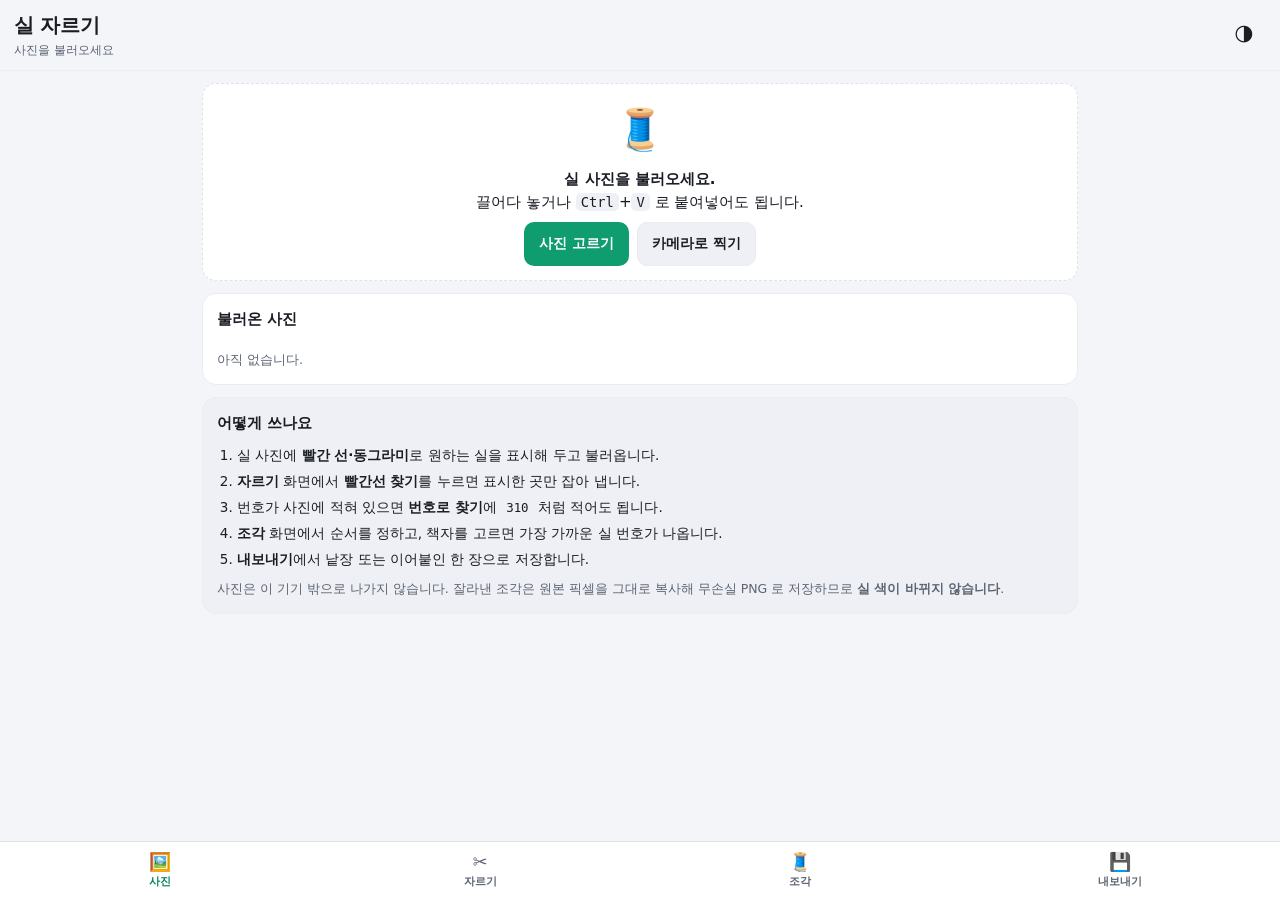
==== floss/index.html @ cd4a25d0 "실 사진에서 빨간선으로 표시한 실만 잘라 정렬하는 앱 추가 floss/ 에 새 웹앱을 넣었습니다.  - 빨간선 찾기: 붉은 픽셀을 모아 끊긴 선을 잇고, 표시 모양을 판별합니다. " ====
<!DOCTYPE html>
<html lang="ko">
<head>
  <meta charset="UTF-8" />
  <meta name="viewport" content="width=device-width, initial-scale=1.0, viewport-fit=cover, maximum-scale=1.0, user-scalable=no" />
  <title>실 자르기 · 색코드</title>
  <meta name="description" content="사진에서 빨간선으로 표시한 실만 잘라 순서대로 정렬하고, 책자에서 가장 가까운 실 번호를 찾아 줍니다. 색은 그대로 지킵니다." />
  <meta name="theme-color" content="#0f1115" />
  <meta name="color-scheme" content="dark light" />

  <meta name="mobile-web-app-capable" content="yes" />
  <meta name="apple-mobile-web-app-capable" content="yes" />
  <meta name="apple-mobile-web-app-status-bar-style" content="black-translucent" />
  <meta name="apple-mobile-web-app-title" content="실자르기" />
  <link rel="apple-touch-icon" href="./icons/apple-touch-icon.png" />

  <link rel="manifest" href="./manifest.webmanifest" />
  <link rel="icon" href="./icons/icon-192.png" type="image/png" />
  <script>
    // 저장해 둔 테마를 스타일보다 먼저 적용해 첫 화면이 깜빡이지 않게 합니다.
    try {
      var t = localStorage.getItem('theme') || 'auto';
      if (t === 'auto') t = matchMedia('(prefers-color-scheme: dark)').matches ? 'dark' : 'light';
      document.documentElement.setAttribute('data-theme', t);
    } catch (e) { /* 저장을 막아 둔 브라우저 */ }
  </script>
  <link rel="stylesheet" href="./css/style.css" />
</head>
<body>
  <div id="app">
    <header class="topbar">
      <h1>실 자르기<span class="sub" id="subtitle">사진을 불러오세요</span></h1>
      <button id="btn-theme" class="icon-btn" type="button" title="테마 바꾸기" aria-label="테마 바꾸기">🌗</button>
    </header>

    <main id="view">
      <!-- ─────────────────────────────── 사진 ─────────────────────────────── -->
      <section class="pane" data-pane="photo">
        <div class="card drop" id="drop">
          <span class="big">🧵</span>
          <p><b>실 사진을 불러오세요.</b><br />끌어다 놓거나 <kbd>Ctrl</kbd>+<kbd>V</kbd> 로 붙여넣어도 됩니다.</p>
          <div class="row center wrap">
            <label class="btn primary">사진 고르기
              <input type="file" id="file-input" accept="image/*" multiple hidden />
            </label>
            <label class="btn">카메라로 찍기
              <input type="file" id="camera-input" accept="image/*" capture="environment" hidden />
            </label>
          </div>
        </div>

        <div class="card">
          <h2>불러온 사진</h2>
          <div id="photo-list"></div>
          <p class="muted small" id="photo-empty">아직 없습니다.</p>
        </div>

        <div class="card note">
          <h2>어떻게 쓰나요</h2>
          <ol class="steps">
            <li>실 사진에 <b>빨간 선·동그라미</b>로 원하는 실을 표시해 두고 불러옵니다.</li>
            <li><b>자르기</b> 화면에서 <b>빨간선 찾기</b>를 누르면 표시한 곳만 잡아 냅니다.</li>
            <li>번호가 사진에 적혀 있으면 <b>번호로 찾기</b>에 <code>310</code> 처럼 적어도 됩니다.</li>
            <li><b>조각</b> 화면에서 순서를 정하고, 책자를 고르면 가장 가까운 실 번호가 나옵니다.</li>
            <li><b>내보내기</b>에서 낱장 또는 이어붙인 한 장으로 저장합니다.</li>
          </ol>
          <p class="muted small">
            사진은 이 기기 밖으로 나가지 않습니다. 잘라낸 조각은 원본 픽셀을 그대로 복사해
            무손실 PNG 로 저장하므로 <b>실 색이 바뀌지 않습니다</b>.
          </p>
        </div>
      </section>

      <!-- ─────────────────────────────── 자르기 ─────────────────────────────── -->
      <section class="pane" data-pane="cut" hidden>
        <div id="photo-strip" class="photo-strip" hidden></div>

        <div class="stage-wrap">
          <canvas id="stage"></canvas>
          <div class="stage-empty" id="stage-empty">사진을 먼저 불러오세요</div>
        </div>

        <div class="toolbar">
          <div class="seg" role="group" aria-label="손가락 조작">
            <button type="button" data-tool="view" class="on">보기</button>
            <button type="button" data-tool="draw">그리기</button>
          </div>
          <button id="btn-detect" class="btn primary" type="button">빨간선 찾기</button>
          <button id="btn-fit" class="btn" type="button">전체보기</button>
          <button id="btn-clear" class="btn danger" type="button">모두 지우기</button>
        </div>
        <p class="muted small hint">
          <b>보기</b>에서는 끌어서 옮기고 두 손가락으로 확대합니다.
          <b>그리기</b>에서는 끌어서 상자를 새로 만듭니다. 상자를 누르면 모서리를 잡아 크기를 바꿀 수 있습니다.
        </p>

        <div class="card">
          <h2>번호·표시로 찾기</h2>
          <div class="row">
            <input id="q-code" class="grow" placeholder="예: 310, 3830, blanc" inputmode="text" />
            <button id="btn-find" class="btn primary" type="button">찾기</button>
          </div>
          <p class="muted small" id="find-help">
            사진에 적힌 번호를 읽어 그 실만 잘라 냅니다. 빨간선으로 이미 표시해 두었다면 그 자리를 씁니다.
            (글자 읽기는 처음 한 번 인터넷이 필요합니다.)
          </p>
          <div class="grid2">
            <label>실이 있는 쪽
              <select id="f-dir">
                <option value="auto">알아서</option>
                <option value="up">번호 위</option>
                <option value="down">번호 아래</option>
                <option value="left">번호 왼쪽</option>
                <option value="right">번호 오른쪽</option>
                <option value="center">번호 자리</option>
              </select>
            </label>
            <label>잘라낼 크기 <span class="val" id="v-size"></span>
              <input type="range" id="f-size" min="2" max="14" step="0.5" />
            </label>
          </div>
        </div>

        <details class="card">
          <summary>빨간선을 어떻게 읽을지 조절하기</summary>
          <div class="grid2">
            <label>빨강 민감도 <span class="val" id="v-strength"></span>
              <input type="range" id="s-strength" min="0.2" max="2.4" step="0.1" />
            </label>
            <label>끊긴 선 잇기 <span class="val" id="v-join"></span>
              <input type="range" id="s-join" min="0" max="0.03" step="0.001" />
            </label>
            <label>자르는 기준
              <select id="s-mode">
                <option value="auto">알아서 (테두리는 안쪽, 줄은 옆 띠)</option>
                <option value="inside">빨간 테두리 안쪽</option>
                <option value="band">빨간 줄 옆의 띠</option>
                <option value="mark">표시 둘레</option>
              </select>
            </label>
            <label>띠를 놓을 쪽
              <select id="s-side">
                <option value="auto">알아서 (색이 있는 쪽)</option>
                <option value="both">줄 가운데(양쪽)</option>
                <option value="before">줄 위 / 왼쪽</option>
                <option value="after">줄 아래 / 오른쪽</option>
              </select>
            </label>
            <label>여백 <span class="val" id="v-pad"></span>
              <input type="range" id="s-pad" min="0" max="0.4" step="0.01" />
            </label>
            <label>띠 두께 <span class="val" id="v-band"></span>
              <input type="range" id="s-band" min="0.02" max="0.4" step="0.01" />
            </label>
          </div>
          <label class="check">
            <input type="checkbox" id="s-solid" /> 빨간 실은 표시로 보지 않기
          </label>
          <p class="muted small">
            빨간 실이 사진에 함께 있으면 표시로 잘못 잡힐 수 있습니다. 위 항목을 켜 두면
            <b>가는 선</b>만 표시로 봅니다. 굵은 붓으로 그은 표시가 무시된다면 꺼 주세요.
          </p>
          <p class="muted small">
            민감도를 낮추면 옅은 빨강까지 잡고, 높이면 진한 빨강만 잡습니다.
            테두리 안쪽으로 자르면 빨간 선이 조각에 섞이지 않습니다.
          </p>
        </details>
      </section>

      <!-- ─────────────────────────────── 조각 ─────────────────────────────── -->
      <section class="pane" data-pane="list" hidden>
        <div class="card">
          <div class="row">
            <label class="grow">정렬 순서
              <select id="sort-mode"></select>
            </label>
          </div>
          <div class="row">
            <label class="grow">책자(색상표)
              <select id="palette-sel"></select>
            </label>
          </div>
          <div class="row wrap">
            <button id="btn-analyze" class="btn primary" type="button">색코드 뽑기</button>
            <label class="btn">색상표 넣기
              <input type="file" id="palette-file" accept=".csv,.json,.txt,text/csv,application/json" hidden />
            </label>
            <button id="btn-palette-del" class="btn danger" type="button">색상표 지우기</button>
            <span class="grow"></span>
            <span class="muted small" id="piece-count">아직 없음</span>
          </div>
          <p class="muted small">
            색상표 파일은 <code>번호,이름,#RRGGBB</code> 로 된 CSV 나 JSON 이면 됩니다.
            뽑은 색코드는 <b>알려만 주고 사진은 고치지 않습니다.</b>
          </p>
        </div>
        <div id="piece-list" class="pieces"></div>
      </section>

      <!-- ─────────────────────────────── 내보내기 ─────────────────────────────── -->
      <section class="pane" data-pane="out" hidden>
        <div class="card">
          <div class="row wrap">
            <button id="btn-save-sheet" class="btn primary" type="button">이어붙여 한 장 저장</button>
            <button id="btn-save-all" class="btn" type="button">조각 낱장 저장</button>
            <span class="grow"></span>
            <span class="muted small" id="out-count">조각 없음</span>
          </div>
          <div class="grid2">
            <label>배치
              <select id="o-layout">
                <option value="row">가로 한 줄</option>
                <option value="column">세로 한 줄</option>
                <option value="grid">격자</option>
              </select>
            </label>
            <label>격자 열 수
              <input type="number" id="o-columns" min="1" max="12" step="1" />
            </label>
            <label>사이 간격 <span class="val" id="v-gap"></span>
              <input type="range" id="o-gap" min="0" max="60" step="2" />
            </label>
            <label>바탕
              <select id="o-bg">
                <option value="#ffffff">흰색</option>
                <option value="#000000">검정</option>
                <option value="#f2f2f2">밝은 회색</option>
                <option value="transparent">투명</option>
              </select>
            </label>
            <label>글자 넣기
              <select id="o-label">
                <option value="both">내 번호 + 추천 코드</option>
                <option value="name">내가 적은 번호만</option>
                <option value="code">추천 색코드만</option>
                <option value="order">순서 번호만</option>
                <option value="none">넣지 않기</option>
              </select>
            </label>
          </div>
          <p class="muted small">
            조각은 크기를 바꾸지 않고 그대로 붙입니다. 글자는 조각 <b>바깥쪽</b>에만 그려서
            실 픽셀은 건드리지 않습니다.
          </p>
        </div>

        <div class="card">
          <h2>미리보기</h2>
          <div id="sheet-preview" class="sheet-preview"></div>
        </div>

        <div class="card">
          <h2>색코드 목록</h2>
          <div class="row wrap">
            <button id="btn-copy-text" class="btn" type="button">글로 복사</button>
            <button id="btn-copy-csv" class="btn" type="button">CSV 로 복사</button>
            <button id="btn-save-csv" class="btn" type="button">CSV 파일로 저장</button>
          </div>
          <p class="muted small">ΔE 는 색 차이입니다. 2 아래면 눈으로 거의 구분되지 않습니다.</p>
        </div>

        <div class="card">
          <h2>설정</h2>
          <label class="check"><input type="checkbox" id="opt-remember" /> 이 기기에 작업 내용 기억하기</label>
          <div class="row"><button id="btn-reset" class="btn danger" type="button">처음 상태로 되돌리기</button></div>
          <p class="muted small">
            기억하기를 켜면 사진과 상자가 이 브라우저 안에만 저장되어, 창을 닫았다 열어도 이어서 할 수 있습니다.
          </p>
        </div>
      </section>
    </main>

    <nav class="tabbar">
      <button type="button" data-tab="photo" class="on"><span>🖼️</span>사진</button>
      <button type="button" data-tab="cut"><span>✂️</span>자르기</button>
      <button type="button" data-tab="list"><span>🧵</span>조각</button>
      <button type="button" data-tab="out"><span>💾</span>내보내기</button>
    </nav>
  </div>

  <noscript>
    <div style="padding:24px;text-align:center">이 앱을 쓰려면 자바스크립트를 켜 주세요.</div>
  </noscript>

  <script type="module" src="./js/app.js"></script>
</body>
</html>
---- floss/css/style.css ----
/* ==========================================================================
   실 자르기 · 색코드 — 모바일 우선 스타일
   ========================================================================== */

:root {
  color-scheme: dark;
  --bg: #0f1115;
  --bg-elev: #171a21;
  --bg-elev-2: #1f232c;
  --bg-input: #12151b;
  --line: #262b35;
  --line-soft: #1d212a;
  --text: #e8eaf0;
  --text-dim: #9aa2b1;
  --text-faint: #6b7383;
  --accent: #14b981;
  --accent-ink: #3ddc84;
  --on-accent: #04231a;
  --accent-soft: rgba(20, 185, 129, 0.16);
  --danger: #e05561;
  --danger-soft: rgba(224, 85, 97, 0.14);
  --warn: #e0a23a;
  --radius: 14px;
  --radius-sm: 10px;
  --tap: 44px;
  --safe-top: env(safe-area-inset-top, 0px);
  --safe-bottom: env(safe-area-inset-bottom, 0px);
  --tabbar-h: 58px;
  --shadow: 0 8px 28px rgba(0, 0, 0, 0.45);
}

html[data-theme='light'] {
  color-scheme: light;
  --bg: #f4f5f8;
  --bg-elev: #ffffff;
  --bg-elev-2: #eef0f5;
  --bg-input: #ffffff;
  --line: #dfe2ea;
  --line-soft: #eaecf2;
  --text: #1a1d24;
  --text-dim: #5c6472;
  --text-faint: #8b93a3;
  --accent: #0f9d6f;
  --accent-ink: #0b8560;
  --on-accent: #ffffff;
  --accent-soft: rgba(15, 157, 111, 0.12);
  --danger: #c53f4b;
  --danger-soft: rgba(197, 63, 75, 0.12);
  --shadow: 0 8px 24px rgba(20, 24, 40, 0.14);
}

* { box-sizing: border-box; }

html, body {
  margin: 0;
  padding: 0;
  background: var(--bg);
  color: var(--text);
  font-family: -apple-system, BlinkMacSystemFont, 'Apple SD Gothic Neo', 'Noto Sans KR',
    'Segoe UI', Roboto, system-ui, sans-serif;
  font-size: 15px;
  line-height: 1.55;
  -webkit-text-size-adjust: 100%;
  overscroll-behavior-y: none;
}

button, input, select, textarea { font: inherit; color: inherit; }
button { background: none; border: 0; cursor: pointer; padding: 0; }
h1, h2, h3, p, ol, ul { margin: 0; }
code, kbd {
  font-family: ui-monospace, SFMono-Regular, Menlo, monospace;
  font-size: 0.92em;
  background: var(--bg-elev-2);
  border-radius: 5px;
  padding: 1px 5px;
}

/* ------------------------------------------------------------------ 뼈대 */

#app { min-height: 100dvh; display: flex; flex-direction: column; }

.topbar {
  position: sticky;
  top: 0;
  z-index: 20;
  padding: calc(var(--safe-top) + 10px) 14px 10px;
  background: color-mix(in srgb, var(--bg) 88%, transparent);
  backdrop-filter: saturate(160%) blur(12px);
  -webkit-backdrop-filter: saturate(160%) blur(12px);
  border-bottom: 1px solid var(--line-soft);
  display: flex;
  align-items: center;
  gap: 10px;
}

.topbar h1 {
  font-size: 20px;
  font-weight: 700;
  letter-spacing: -0.3px;
  flex: 1;
  min-width: 0;
}

.topbar .sub {
  display: block;
  font-size: 12px;
  font-weight: 500;
  color: var(--text-dim);
  letter-spacing: 0;
}

.icon-btn {
  width: var(--tap);
  height: var(--tap);
  display: grid;
  place-items: center;
  border-radius: 50%;
  font-size: 19px;
}

#view {
  flex: 1;
  padding: 12px 12px calc(var(--tabbar-h) + var(--safe-bottom) + 20px);
  display: flex;
  flex-direction: column;
  gap: 12px;
}

.pane { display: flex; flex-direction: column; gap: 12px; }
.pane[hidden] { display: none; }

.tabbar {
  position: fixed;
  left: 0; right: 0; bottom: 0;
  z-index: 30;
  display: grid;
  grid-template-columns: repeat(4, 1fr);
  background: color-mix(in srgb, var(--bg-elev) 94%, transparent);
  backdrop-filter: saturate(160%) blur(14px);
  -webkit-backdrop-filter: saturate(160%) blur(14px);
  border-top: 1px solid var(--line);
  padding-bottom: var(--safe-bottom);
}

.tabbar button {
  height: var(--tabbar-h);
  display: flex;
  flex-direction: column;
  align-items: center;
  justify-content: center;
  gap: 2px;
  color: var(--text-dim);
  font-size: 11px;
  font-weight: 600;
}
.tabbar button span { font-size: 18px; line-height: 1.1; }
.tabbar button.on { color: var(--accent-ink); }

/* ------------------------------------------------------------------ 조각들 */

.card {
  background: var(--bg-elev);
  border: 1px solid var(--line-soft);
  border-radius: var(--radius);
  padding: 14px;
  display: flex;
  flex-direction: column;
  gap: 10px;
}
.card > h2 { font-size: 15px; font-weight: 700; }
.card.note { background: var(--bg-elev-2); }

details.card > summary {
  cursor: pointer;
  font-size: 15px;
  font-weight: 700;
  list-style: none;
}
details.card > summary::-webkit-details-marker { display: none; }
details.card > summary::after { content: ' ▾'; color: var(--text-dim); }
details.card[open] > summary::after { content: ' ▴'; }
details.card > *:not(summary) { margin-top: 10px; }

.row { display: flex; align-items: center; gap: 8px; }
.row.tight { gap: 6px; }
.row.center { justify-content: center; }
.row.wrap { flex-wrap: wrap; }
.grow { flex: 1; min-width: 0; }

.grid2 {
  display: grid;
  grid-template-columns: repeat(auto-fit, minmax(160px, 1fr));
  gap: 10px;
}
.grid2 label {
  display: flex;
  flex-direction: column;
  gap: 4px;
  font-size: 12.5px;
  font-weight: 600;
  color: var(--text-dim);
}
.val { color: var(--accent-ink); font-weight: 700; }

input[type='text'], input:not([type]), input[type='number'], select, .label-input {
  min-height: 40px;
  border: 1px solid var(--line);
  background: var(--bg-input);
  border-radius: var(--radius-sm);
  padding: 0 10px;
  width: 100%;
}
input[type='range'] { width: 100%; accent-color: var(--accent); }
label.grow { display: flex; flex-direction: column; gap: 4px; font-size: 12.5px; font-weight: 600; color: var(--text-dim); }
label.check { display: flex; align-items: center; gap: 8px; font-size: 14px; }
label.check input { width: 20px; height: 20px; accent-color: var(--accent); }

.btn {
  min-height: var(--tap);
  border-radius: var(--radius-sm);
  background: var(--bg-elev-2);
  border: 1px solid var(--line-soft);
  color: var(--text);
  font-weight: 600;
  font-size: 14px;
  padding: 0 14px;
  display: inline-flex;
  align-items: center;
  justify-content: center;
  gap: 6px;
  cursor: pointer;
}
.btn.primary { background: var(--accent); color: var(--on-accent); border-color: transparent; }
.btn.danger { background: var(--danger-soft); color: var(--danger); border-color: transparent; }

.mini {
  min-height: 30px;
  padding: 0 9px;
  border-radius: 8px;
  background: var(--bg-elev-2);
  border: 1px solid var(--line-soft);
  font-size: 12.5px;
  font-weight: 600;
}
.mini.danger { color: var(--danger); background: var(--danger-soft); border-color: transparent; }

.seg {
  display: inline-flex;
  border: 1px solid var(--line);
  border-radius: var(--radius-sm);
  overflow: hidden;
}
.seg button {
  min-height: var(--tap);
  padding: 0 14px;
  font-size: 14px;
  font-weight: 600;
  color: var(--text-dim);
}
.seg button.on { background: var(--accent-soft); color: var(--accent-ink); }

.muted { color: var(--text-dim); }
.small { font-size: 12.5px; line-height: 1.5; }
.hint { margin: -4px 2px 0; }
.big { font-size: 40px; display: block; }
.steps { padding-left: 20px; display: flex; flex-direction: column; gap: 5px; font-size: 13.5px; }

.empty {
  text-align: center;
  color: var(--text-dim);
  padding: 30px 10px;
  border: 1px dashed var(--line);
  border-radius: var(--radius);
}

/* ------------------------------------------------------------------ 사진 */

.drop { align-items: center; text-align: center; gap: 8px; border: 1px dashed var(--line); }
.drop.over { border-color: var(--accent); background: var(--accent-soft); }

.photo-row { border-bottom: 1px solid var(--line-soft); padding: 6px 0; font-size: 13.5px; }
.photo-row:last-child { border-bottom: 0; }

.photo-strip { display: flex; gap: 8px; overflow-x: auto; padding-bottom: 2px; }
.photo-chip {
  position: relative;
  border: 2px solid transparent;
  border-radius: 10px;
  overflow: hidden;
  flex: 0 0 auto;
  line-height: 0;
  background: var(--bg-elev-2);
}
.photo-chip.on { border-color: var(--accent); }
.photo-chip .badge {
  position: absolute;
  right: 2px; bottom: 2px;
  background: rgba(0, 0, 0, 0.66);
  color: #fff;
  font-size: 10px;
  font-weight: 700;
  line-height: 1;
  padding: 2px 4px;
  border-radius: 5px;
}

/* ------------------------------------------------------------------ 캔버스 */

.stage-wrap {
  position: relative;
  height: min(56dvh, 460px);
  border-radius: var(--radius);
  overflow: hidden;
  background:
    repeating-conic-gradient(var(--bg-elev-2) 0% 25%, var(--bg-elev) 0% 50%) 0 0 / 18px 18px;
  border: 1px solid var(--line-soft);
}
#stage { width: 100%; height: 100%; display: block; touch-action: none; cursor: grab; }
#stage.drawing { cursor: crosshair; }
.stage-empty {
  position: absolute;
  inset: 0;
  display: grid;
  place-items: center;
  color: var(--text-dim);
  font-size: 13.5px;
  pointer-events: none;
}
.stage-empty[hidden] { display: none; }

.toolbar { display: flex; flex-wrap: wrap; gap: 8px; }
.toolbar .btn { flex: 1 1 auto; }

/* ------------------------------------------------------------------ 조각 목록 */

.pieces { display: flex; flex-direction: column; gap: 10px; }

.piece {
  display: flex;
  gap: 10px;
  background: var(--bg-elev);
  border: 1px solid var(--line-soft);
  border-radius: var(--radius);
  padding: 10px;
}
.piece.on { border-color: var(--accent); box-shadow: 0 0 0 1px var(--accent-soft); }

.piece-thumb { position: relative; flex: 0 0 auto; line-height: 0; cursor: pointer; }
.thumb {
  max-width: 108px;
  max-height: 108px;
  border-radius: 8px;
  background: var(--bg-elev-2);
  display: block;
}
.piece-no {
  position: absolute;
  left: 0; top: 0;
  background: var(--accent);
  color: var(--on-accent);
  font-size: 11px;
  font-weight: 800;
  line-height: 1;
  padding: 3px 6px;
  border-radius: 8px 0 8px 0;
}
.piece-body { flex: 1; min-width: 0; display: flex; flex-direction: column; gap: 6px; }
.piece-body .actions { flex-wrap: wrap; }

.swatch-row { align-items: center; }
.swatch {
  display: inline-flex;
  align-items: center;
  height: 28px;
  padding: 0 10px;
  border-radius: 7px;
  border: 1px solid var(--line);
  font-size: 12px;
  font-weight: 700;
  font-family: ui-monospace, SFMono-Regular, Menlo, monospace;
}

.chips { display: flex; flex-wrap: wrap; gap: 6px; }
.chip {
  display: inline-flex;
  align-items: center;
  gap: 5px;
  border: 1px solid var(--line);
  background: var(--bg-elev-2);
  border-radius: 999px;
  padding: 4px 9px;
  font-size: 12px;
}
.chip.best { border-color: var(--accent); background: var(--accent-soft); }
.chip small { color: var(--text-dim); font-size: 10.5px; }
.chip-dot {
  width: 14px;
  height: 14px;
  border-radius: 50%;
  border: 1px solid rgba(128, 128, 128, 0.5);
}

/* ------------------------------------------------------------------ 미리보기 */

.sheet-preview { overflow-x: auto; }
.sheet-canvas {
  max-width: 100%;
  height: auto;
  border-radius: 8px;
  border: 1px solid var(--line);
  background:
    repeating-conic-gradient(#d8d8d8 0% 25%, #f4f4f4 0% 50%) 0 0 / 14px 14px;
}

/* ------------------------------------------------------------------ 알림·시트 */

.toast {
  position: fixed;
  left: 50%;
  bottom: calc(var(--tabbar-h) + var(--safe-bottom) + 16px);
  transform: translate(-50%, 12px);
  background: var(--bg-elev-2);
  border: 1px solid var(--line);
  color: var(--text);
  padding: 10px 16px;
  border-radius: 999px;
  font-size: 13.5px;
  font-weight: 600;
  box-shadow: var(--shadow);
  opacity: 0;
  pointer-events: none;
  transition: opacity 0.18s, transform 0.18s;
  z-index: 60;
  max-width: min(92vw, 460px);
  text-align: center;
}
.toast.show { opacity: 1; transform: translate(-50%, 0); }
.toast.bad { color: var(--danger); border-color: var(--danger); }

.sheet-wrap {
  position: fixed;
  inset: 0;
  z-index: 70;
  background: rgba(0, 0, 0, 0.5);
  display: grid;
  place-items: end center;
  padding: 16px;
}
.sheet {
  background: var(--bg-elev);
  border: 1px solid var(--line);
  border-radius: var(--radius);
  padding: 16px;
  width: min(460px, 100%);
  display: flex;
  flex-direction: column;
  gap: 10px;
  margin-bottom: calc(var(--tabbar-h) + var(--safe-bottom));
}
.sheet h2 { font-size: 16px; font-weight: 700; }
.sheet-actions { display: flex; gap: 8px; }
.sheet-actions .btn { flex: 1; }

@media (min-width: 760px) {
  #view { max-width: 900px; margin: 0 auto; width: 100%; }
  .stage-wrap { height: min(60dvh, 560px); }
}

@media (prefers-reduced-motion: reduce) {
  * { transition: none !important; }
}
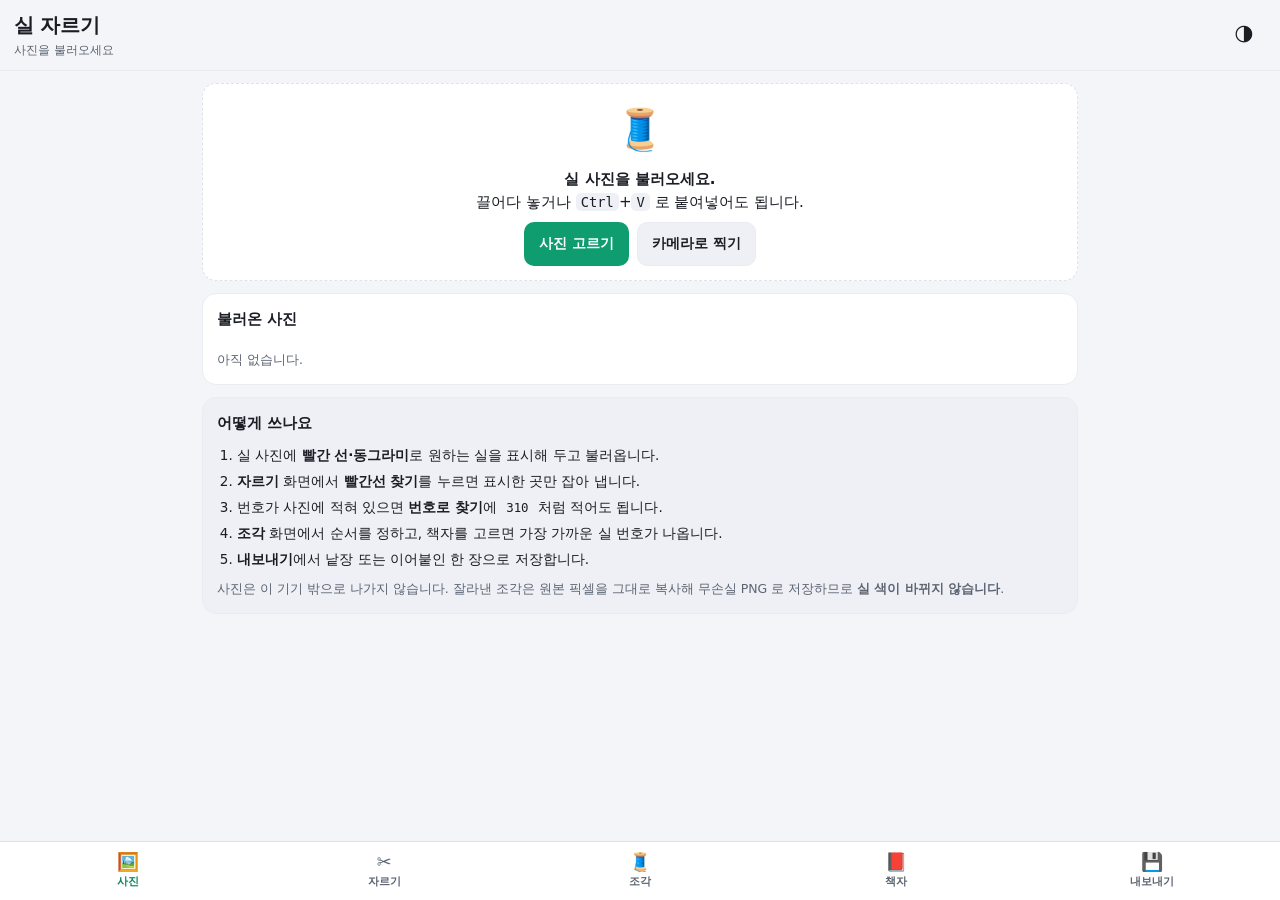
==== commit 4677fc32: "카드 사진으로 내 책자 만들기 — 번호만 적어도 실이 나옵니다 앨리스(亚丽丝)·은행나무(银杏)처럼 DMC 가 아닌 책자는 색값을 구할 데가 없습니다. 그래서 카드 사진에서 직접 책" ====
--- a/floss/index.html
+++ b/floss/index.html
@@ -18,10 +18,11 @@
   <link rel="icon" href="./icons/icon-192.png" type="image/png" />
   <script>
     // 저장해 둔 테마를 스타일보다 먼저 적용해 첫 화면이 깜빡이지 않게 합니다.
+    // 고른 적이 없으면 아무것도 건드리지 않고 기기(또는 이 페이지를 띄운 쪽) 설정을 따릅니다.
     try {
-      var t = localStorage.getItem('theme') || 'auto';
-      if (t === 'auto') t = matchMedia('(prefers-color-scheme: dark)').matches ? 'dark' : 'light';
-      document.documentElement.setAttribute('data-theme', t);
+      var t = localStorage.getItem('theme');
+      if (t === 'auto') document.documentElement.removeAttribute('data-theme');
+      else if (t) document.documentElement.setAttribute('data-theme', t);
     } catch (e) { /* 저장을 막아 둔 브라우저 */ }
   </script>
   <link rel="stylesheet" href="./css/style.css" />
@@ -101,8 +102,8 @@
             <button id="btn-find" class="btn primary" type="button">찾기</button>
           </div>
           <p class="muted small" id="find-help">
-            사진에 적힌 번호를 읽어 그 실만 잘라 냅니다. 빨간선으로 이미 표시해 두었다면 그 자리를 씁니다.
-            (글자 읽기는 처음 한 번 인터넷이 필요합니다.)
+            고른 책자에 있는 번호면 그 색으로 바로 찾습니다(인터넷 없이 됩니다).
+            책자에 없으면 사진에 적힌 글자를 읽어 봅니다.
           </p>
           <div class="grid2">
             <label>실이 있는 쪽
@@ -132,27 +133,40 @@
             </label>
             <label>자르는 기준
               <select id="s-mode">
-                <option value="auto">알아서 (테두리는 안쪽, 줄은 옆 띠)</option>
+                <option value="auto">알아서 (둘러친 표시는 안쪽, 나머지는 세로로 길게)</option>
+                <option value="column">표시에서 실 쪽으로 사진 끝까지 (세로로 길게)</option>
                 <option value="inside">빨간 테두리 안쪽</option>
                 <option value="band">빨간 줄 옆의 띠</option>
                 <option value="mark">표시 둘레</option>
               </select>
             </label>
-            <label>띠를 놓을 쪽
+            <label>실이 있는 쪽
               <select id="s-side">
                 <option value="auto">알아서 (색이 있는 쪽)</option>
-                <option value="both">줄 가운데(양쪽)</option>
-                <option value="before">줄 위 / 왼쪽</option>
-                <option value="after">줄 아래 / 오른쪽</option>
-              </select>
+                <option value="after">표시 아래 / 오른쪽</option>
+                <option value="before">표시 위 / 왼쪽</option>
+                <option value="both">줄 가운데(띠일 때만)</option>
+              </select>
+            </label>
+            <label>좌우 여유 <span class="val" id="v-width"></span>
+              <input type="range" id="s-width" min="0" max="1.5" step="0.05" />
+            </label>
+            <label>띠 두께 <span class="val" id="v-band"></span>
+              <input type="range" id="s-band" min="0.02" max="0.4" step="0.01" />
             </label>
             <label>여백 <span class="val" id="v-pad"></span>
               <input type="range" id="s-pad" min="0" max="0.4" step="0.01" />
             </label>
-            <label>띠 두께 <span class="val" id="v-band"></span>
-              <input type="range" id="s-band" min="0.02" max="0.4" step="0.01" />
-            </label>
-          </div>
+          </div>
+          <label class="check">
+            <input type="checkbox" id="s-trim" /> 표시와 실 사이의 흰 여백 걷어 내기
+          </label>
+          <p class="muted small">
+            색상표 사진처럼 <b>번호 밑에 실타래가 길게 늘어진</b> 사진에서는 표시한 자리부터
+            사진 끝까지 세로로 잘라야 실이 다 담깁니다. 그게 기본 동작이고,
+            <b>좌우 여유</b>로 타래 폭에 맞춰 넓히거나 좁힐 수 있습니다.
+            실 끝이 잘리지 않도록 <b>바깥쪽 끝은 깎지 않습니다.</b>
+          </p>
           <label class="check">
             <input type="checkbox" id="s-solid" /> 빨간 실은 표시로 보지 않기
           </label>
@@ -195,6 +209,61 @@
           </p>
         </div>
         <div id="piece-list" class="pieces"></div>
+      </section>
+
+
+      <!-- ─────────────────────────────── 책자 ─────────────────────────────── -->
+      <section class="pane" data-pane="book" hidden>
+        <div class="card">
+          <h2>번호로 실 찾기</h2>
+          <div class="row">
+            <input id="book-q" class="grow" placeholder="예: 1432" inputmode="text" />
+            <button id="book-find" class="btn primary" type="button">찾기</button>
+          </div>
+          <div id="book-result"></div>
+        </div>
+
+        <div class="card">
+          <h2>책자 고르기</h2>
+          <div class="row">
+            <select id="book-sel" class="grow"></select>
+          </div>
+          <div class="row wrap">
+            <button id="book-new" class="btn" type="button">새 책자 만들기</button>
+            <label class="btn">색상표 파일 넣기
+              <input type="file" id="book-file" accept=".csv,.json,.txt,text/csv,application/json" hidden />
+            </label>
+            <button id="book-csv" class="btn" type="button">CSV 로 내보내기</button>
+            <button id="book-del" class="btn danger" type="button">책자 지우기</button>
+          </div>
+          <p class="muted small" id="book-info">—</p>
+        </div>
+
+        <div class="card">
+          <h2>이 사진으로 책자 채우기</h2>
+          <p class="muted small">
+            번호 한 줄 아래로 실타래가 늘어진 카드 사진이면, 타래를 전부 찾아
+            번호와 짝지어 책자에 넣습니다. 한 장씩 넣을 때마다 색이 쌓입니다.
+          </p>
+          <div class="row wrap">
+            <button id="book-scan" class="btn primary" type="button">타래 찾기</button>
+            <button id="book-add" class="btn" type="button" disabled>책자에 넣기</button>
+            <span class="grow"></span>
+            <span class="muted small" id="book-scan-info">아직 찾지 않음</span>
+          </div>
+          <label class="grow">번호 한 번에 붙여넣기 (왼쪽부터 차례로)
+            <textarea id="book-codes" rows="2" placeholder="167 1811 1790 1809 1033 …"></textarea>
+          </label>
+          <div id="book-hanks" class="hanks"></div>
+        </div>
+
+        <div class="card">
+          <h2>책자 안의 색</h2>
+          <div class="row">
+            <input id="book-filter" class="grow" placeholder="번호로 걸러 보기" />
+          </div>
+          <div id="book-colors" class="swatches"></div>
+        </div>
       </section>
 
       <!-- ─────────────────────────────── 내보내기 ─────────────────────────────── -->
@@ -274,6 +343,7 @@
       <button type="button" data-tab="photo" class="on"><span>🖼️</span>사진</button>
       <button type="button" data-tab="cut"><span>✂️</span>자르기</button>
       <button type="button" data-tab="list"><span>🧵</span>조각</button>
+      <button type="button" data-tab="book"><span>📕</span>책자</button>
       <button type="button" data-tab="out"><span>💾</span>내보내기</button>
     </nav>
   </div>
--- a/floss/css/style.css
+++ b/floss/css/style.css
@@ -29,7 +29,8 @@
   --shadow: 0 8px 28px rgba(0, 0, 0, 0.45);
 }
 
-html[data-theme='light'] {
+/* 밝은 화면. 보는 사람이 직접 고른 경우와, 기기 설정이 밝은 경우 둘 다 챙깁니다. */
+:root[data-theme='light'] {
   color-scheme: light;
   --bg: #f4f5f8;
   --bg-elev: #ffffff;
@@ -49,6 +50,28 @@
   --shadow: 0 8px 24px rgba(20, 24, 40, 0.14);
 }
 
+@media (prefers-color-scheme: light) {
+  :root:not([data-theme='dark']) {
+  color-scheme: light;
+  --bg: #f4f5f8;
+  --bg-elev: #ffffff;
+  --bg-elev-2: #eef0f5;
+  --bg-input: #ffffff;
+  --line: #dfe2ea;
+  --line-soft: #eaecf2;
+  --text: #1a1d24;
+  --text-dim: #5c6472;
+  --text-faint: #8b93a3;
+  --accent: #0f9d6f;
+  --accent-ink: #0b8560;
+  --on-accent: #ffffff;
+  --accent-soft: rgba(15, 157, 111, 0.12);
+  --danger: #c53f4b;
+  --danger-soft: rgba(197, 63, 75, 0.12);
+  --shadow: 0 8px 24px rgba(20, 24, 40, 0.14);
+}
+}
+
 * { box-sizing: border-box; }
 
 html, body {
@@ -134,7 +157,7 @@
   left: 0; right: 0; bottom: 0;
   z-index: 30;
   display: grid;
-  grid-template-columns: repeat(4, 1fr);
+  grid-template-columns: repeat(5, 1fr);
   background: color-mix(in srgb, var(--bg-elev) 94%, transparent);
   backdrop-filter: saturate(160%) blur(14px);
   -webkit-backdrop-filter: saturate(160%) blur(14px);
@@ -398,6 +421,75 @@
   height: 14px;
   border-radius: 50%;
   border: 1px solid rgba(128, 128, 128, 0.5);
+}
+
+/* ------------------------------------------------------------------ 책자 */
+
+textarea {
+  width: 100%;
+  border: 1px solid var(--line);
+  background: var(--bg-input);
+  border-radius: var(--radius-sm);
+  padding: 8px 10px;
+  resize: vertical;
+  font: inherit;
+}
+
+.hanks { display: flex; gap: 8px; overflow-x: auto; padding-bottom: 4px; }
+.hank {
+  flex: 0 0 auto;
+  width: 76px;
+  display: flex;
+  flex-direction: column;
+  gap: 4px;
+  align-items: center;
+}
+.hank canvas { width: 72px; height: auto; border-radius: 6px; display: block; }
+.hank input {
+  width: 76px;
+  min-height: 32px;
+  text-align: center;
+  font-size: 12.5px;
+  padding: 0 4px;
+}
+.hank .dot {
+  width: 72px;
+  height: 12px;
+  border-radius: 4px;
+  border: 1px solid var(--line);
+}
+
+.swatches {
+  display: grid;
+  grid-template-columns: repeat(auto-fill, minmax(74px, 1fr));
+  gap: 6px;
+  max-height: 320px;
+  overflow-y: auto;
+}
+.swatch-cell {
+  border: 1px solid var(--line-soft);
+  border-radius: 8px;
+  overflow: hidden;
+  text-align: center;
+  background: var(--bg-elev-2);
+}
+.swatch-cell .fill { height: 34px; }
+.swatch-cell b { display: block; font-size: 11.5px; padding: 3px 2px; }
+
+.found {
+  display: flex;
+  align-items: center;
+  gap: 10px;
+  border: 1px solid var(--line);
+  border-radius: var(--radius-sm);
+  padding: 10px;
+}
+.found .fill {
+  width: 56px;
+  height: 56px;
+  border-radius: 8px;
+  border: 1px solid var(--line);
+  flex: 0 0 auto;
 }
 
 /* ------------------------------------------------------------------ 미리보기 */
